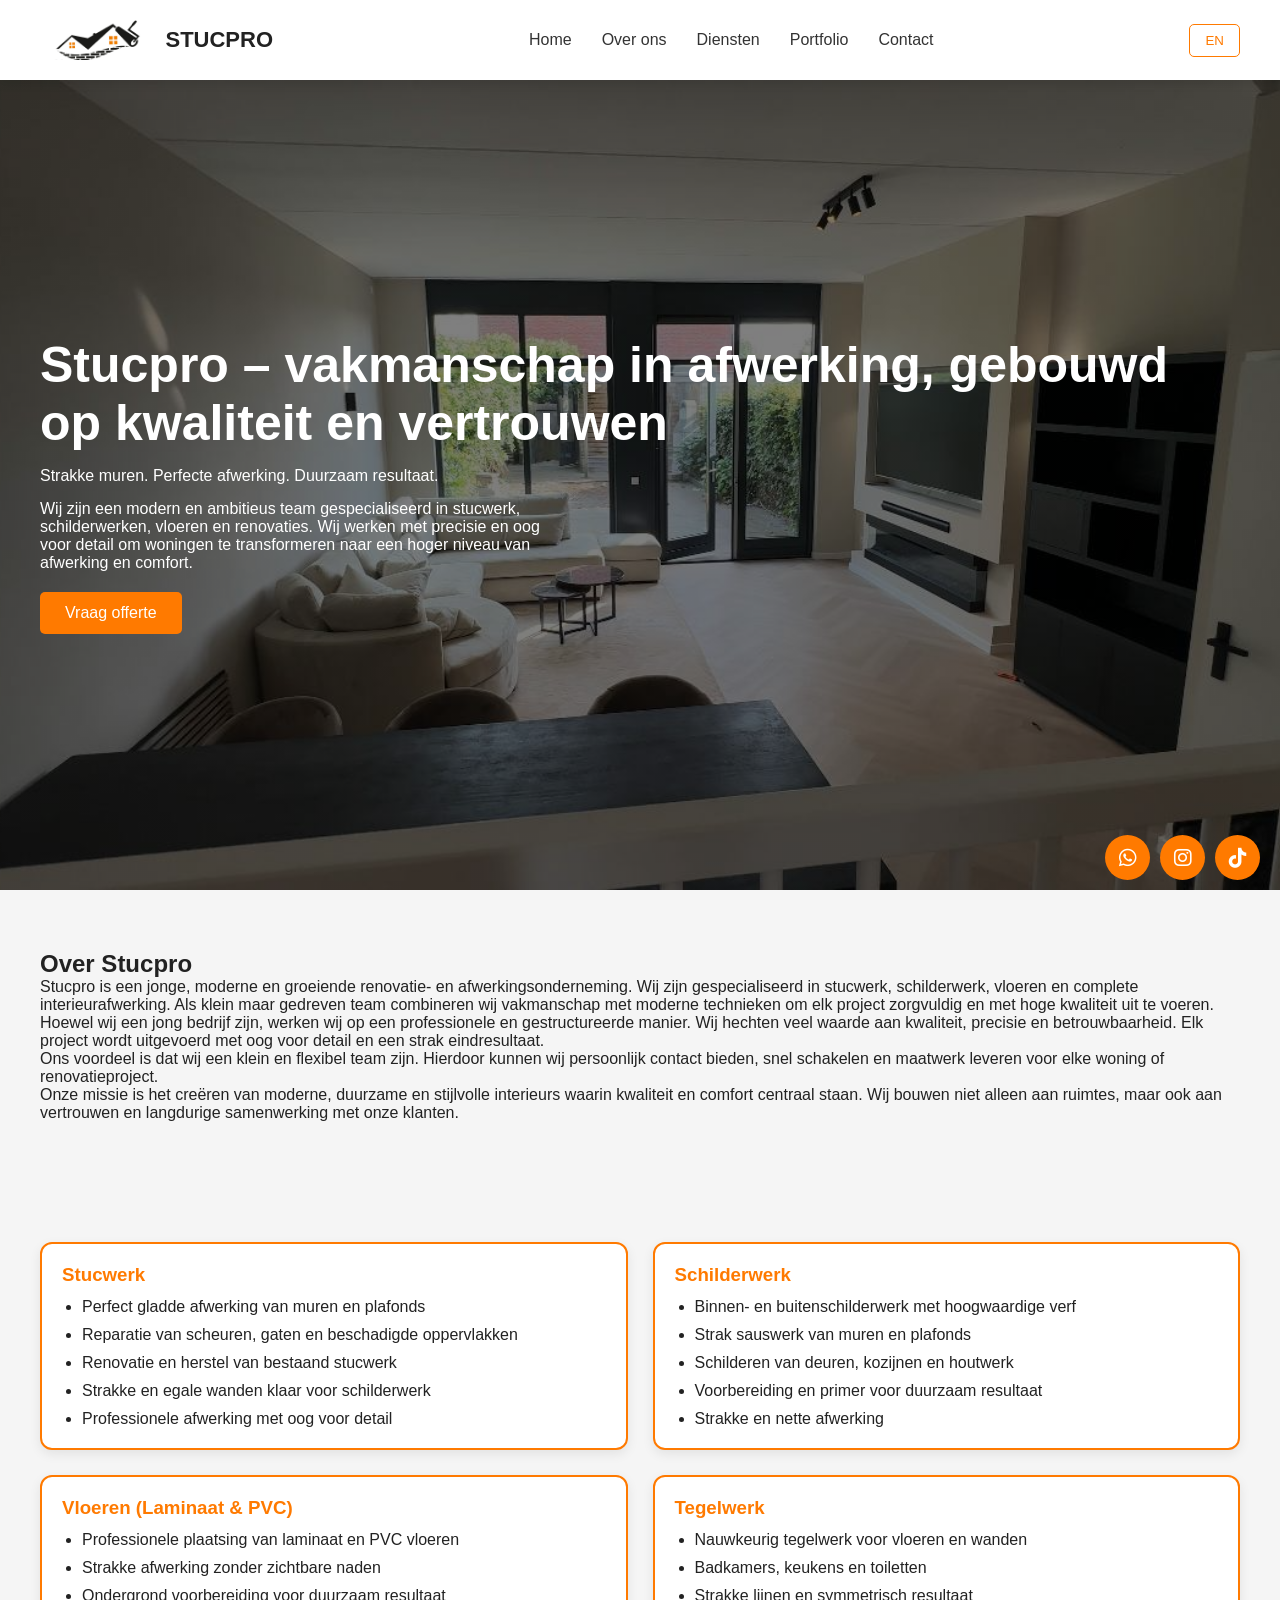
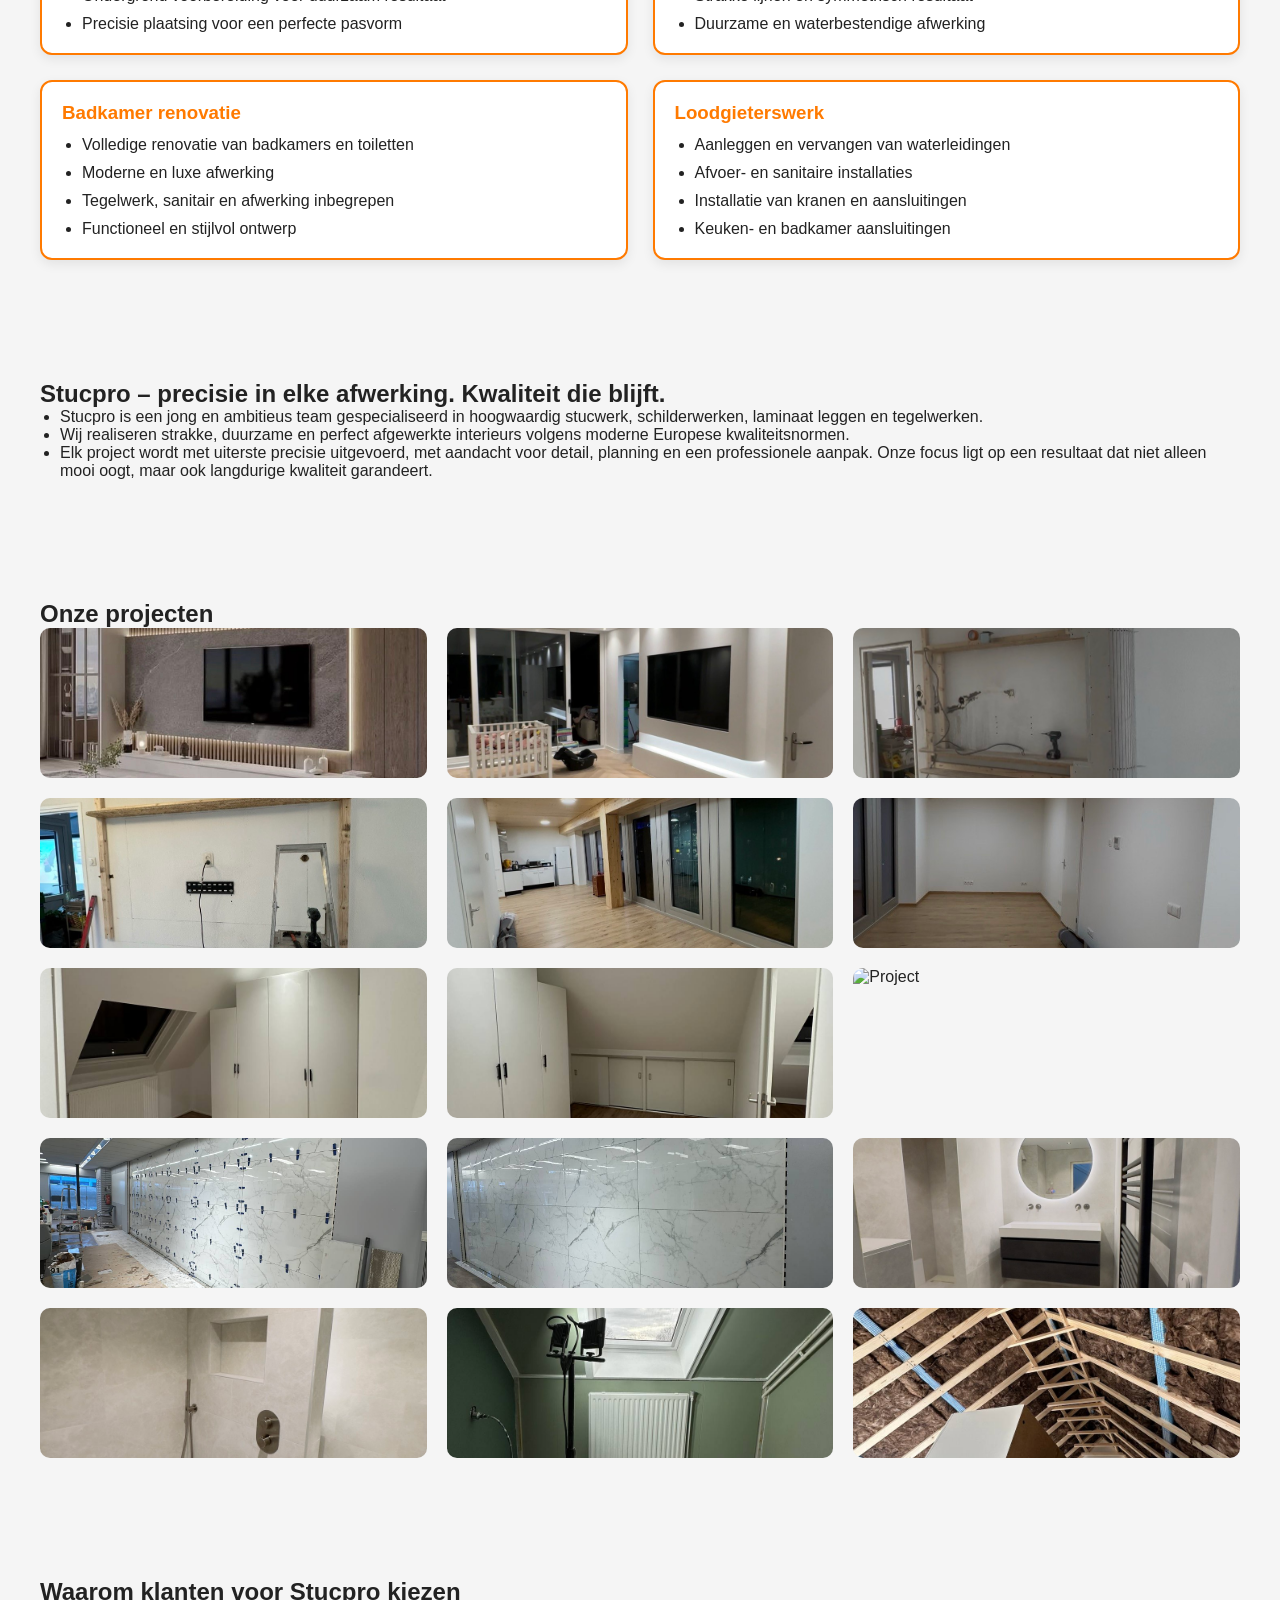
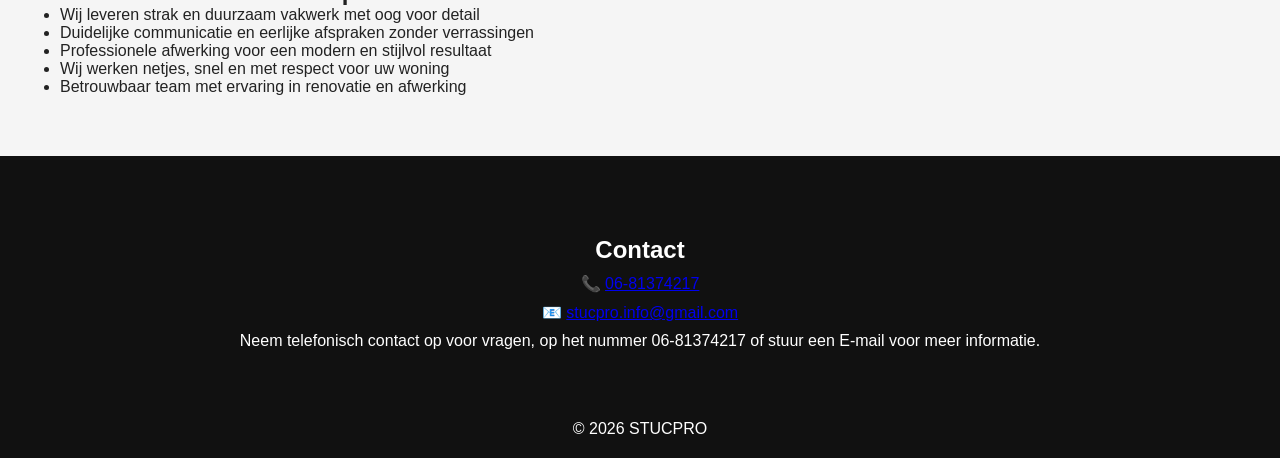
==== index.html @ 70c06035 "Add files via upload" ====
<!DOCTYPE html>
<html lang="nl">
<head>
<meta charset="UTF-8">
<meta name="viewport" content="width=device-width, initial-scale=1.0">
<title>STUCPRO</title>
<link rel="stylesheet" href="style.css">
<link rel="stylesheet" href="https://cdnjs.cloudflare.com/ajax/libs/font-awesome/6.5.0/css/all.min.css">
</head>
<body>
<header class="header">
  <div class="logo">
    <img src="Logo4.jpg" alt="STUCPRO Logo">
    STUCPRO
  </div>
  <nav>
    <ul class="menu">
      <li><a href="#" data-nl="Home" data-en="Home">Home</a></li>
      <li><a href="#about" data-nl="Over ons" data-en="About us">Over ons</a></li>
      <li><a href="#services" data-nl="Diensten" data-en="Services">Diensten</a></li>
      <li><a href="#portfolio" data-nl="Portfolio" data-en="Portfolio">Portfolio</a></li>
      <li><a href="#contact" data-nl="Contact" data-en="Contact">Contact</a></li>
    </ul>
  </nav>
  <button class="lang-btn" onclick="toggleLanguage()">EN</button>
</header>
<section class="hero">
  <div class="hero-content">

    <h1 data-nl="Stucpro – vakmanschap in afwerking, gebouwd op kwaliteit en vertrouwen"
        data-en="Stucpro – craftsmanship in finishing, built on quality and trust">
        Stucpro – vakmanschap in afwerking, gebouwd op kwaliteit en vertrouwen
    </h1>

    <p data-nl="Strakke muren. Perfecte afwerking. Duurzaam resultaat."
       data-en="Clean walls. Perfect finishing. Long-lasting results.">
       Strakke muren. Perfecte afwerking. Duurzaam resultaat.
    </p>

    <p data-nl="Wij zijn een modern en ambitieus team gespecialiseerd in stucwerk, schilderwerken, vloeren en renovaties. Wij werken met precisie en oog voor detail om woningen te transformeren naar een hoger niveau van afwerking en comfort."
       data-en="We are a modern and ambitious team specialized in plastering, painting, flooring and renovations. We work with precision and attention to detail to transform homes into a higher level of finish and comfort.">
       Wij zijn een modern en ambitieus team gespecialiseerd in stucwerk, schilderwerken, vloeren en renovaties. Wij werken met precisie en oog voor detail om woningen te transformeren naar een hoger niveau van afwerking en comfort.
    </p>

    <a href="#contact" class="btn" data-nl="Vraag offerte" data-en="Request a quote">Vraag offerte</a>

  </div>
</section>
<section class="about" id="about">

  <h2 data-nl="Over Stucpro"
      data-en="About Stucpro">
      Over Stucpro
  </h2>

  <p data-nl="Stucpro is een jonge, moderne en groeiende renovatie- en afwerkingsonderneming. Wij zijn gespecialiseerd in stucwerk, schilderwerk, vloeren en complete interieurafwerking. Als klein maar gedreven team combineren wij vakmanschap met moderne technieken om elk project zorgvuldig en met hoge kwaliteit uit te voeren."
     data-en="Stucpro is a young, modern and growing renovation and finishing company. We specialize in plastering, painting, flooring and complete interior finishing. As a small but dedicated team, we combine craftsmanship with modern techniques to carefully execute every project with high quality.">
     Stucpro is een jonge, moderne en groeiende renovatie- en afwerkingsonderneming. Wij zijn gespecialiseerd in stucwerk, schilderwerk, vloeren en complete interieurafwerking. Als klein maar gedreven team combineren wij vakmanschap met moderne technieken om elk project zorgvuldig en met hoge kwaliteit uit te voeren.
  </p>

  <p data-nl="Hoewel wij een jong bedrijf zijn, werken wij op een professionele en gestructureerde manier. Wij hechten veel waarde aan kwaliteit, precisie en betrouwbaarheid. Elk project wordt uitgevoerd met oog voor detail en een strak eindresultaat."
     data-en="Although we are a young company, we work in a professional and structured way. We place great value on quality, precision and reliability. Every project is carried out with attention to detail and a clean final result.">
     Hoewel wij een jong bedrijf zijn, werken wij op een professionele en gestructureerde manier. Wij hechten veel waarde aan kwaliteit, precisie en betrouwbaarheid. Elk project wordt uitgevoerd met oog voor detail en een strak eindresultaat.
  </p>

  <p data-nl="Ons voordeel is dat wij een klein en flexibel team zijn. Hierdoor kunnen wij persoonlijk contact bieden, snel schakelen en maatwerk leveren voor elke woning of renovatieproject."
     data-en="Our advantage is that we are a small and flexible team. This allows us to offer personal contact, respond quickly and deliver custom solutions for every home or renovation project.">
     Ons voordeel is dat wij een klein en flexibel team zijn. Hierdoor kunnen wij persoonlijk contact bieden, snel schakelen en maatwerk leveren voor elke woning of renovatieproject.
  </p>

  <p data-nl="Onze missie is het creëren van moderne, duurzame en stijlvolle interieurs waarin kwaliteit en comfort centraal staan. Wij bouwen niet alleen aan ruimtes, maar ook aan vertrouwen en langdurige samenwerking met onze klanten."
     data-en="Our mission is to create modern, durable and stylish interiors where quality and comfort are central. We don’t just build spaces, we also build trust and long-term cooperation with our clients.">
     Onze missie is het creëren van moderne, duurzame en stijlvolle interieurs waarin kwaliteit en comfort centraal staan. Wij bouwen niet alleen aan ruimtes, maar ook aan vertrouwen en langdurige samenwerking met onze klanten.
  </p>
</section>
<section class="services" id="services">

  <div class="service">
    <h3 data-nl="Stucwerk" data-en="Plastering">Stucwerk</h3>
    <ul>
      <li data-nl="Perfect gladde afwerking van muren en plafonds"
          data-en="Perfect smooth finishing of walls and ceilings">
          Perfect gladde afwerking van muren en plafonds
      </li>

      <li data-nl="Reparatie van scheuren, gaten en beschadigde oppervlakken"
          data-en="Repair of cracks, holes and damaged surfaces">
          Reparatie van scheuren, gaten en beschadigde oppervlakken
      </li>

      <li data-nl="Renovatie en herstel van bestaand stucwerk"
          data-en="Renovation and restoration of existing plasterwork">
          Renovatie en herstel van bestaand stucwerk
      </li>

      <li data-nl="Strakke en egale wanden klaar voor schilderwerk"
          data-en="Smooth and even walls ready for painting">
          Strakke en egale wanden klaar voor schilderwerk
      </li>

      <li data-nl="Professionele afwerking met oog voor detail"
          data-en="Professional finishing with attention to detail">
          Professionele afwerking met oog voor detail
      </li>
    </ul>
  </div>

  <div class="service">
    <h3 data-nl="Schilderwerk" data-en="Painting">Schilderwerk</h3>
    <ul>
      <li data-nl="Binnen- en buitenschilderwerk met hoogwaardige verf"
          data-en="Interior and exterior painting with high-quality paint">
          Binnen- en buitenschilderwerk met hoogwaardige verf
      </li>

      <li data-nl="Strak sauswerk van muren en plafonds"
          data-en="Clean coating of walls and ceilings">
          Strak sauswerk van muren en plafonds
      </li>

      <li data-nl="Schilderen van deuren, kozijnen en houtwerk"
          data-en="Painting doors, frames and woodwork">
          Schilderen van deuren, kozijnen en houtwerk
      </li>

      <li data-nl="Voorbereiding en primer voor duurzaam resultaat"
          data-en="Preparation and priming for durable results">
          Voorbereiding en primer voor duurzaam resultaat
      </li>

      <li data-nl="Strakke en nette afwerking"
          data-en="Clean and professional finishing">
          Strakke en nette afwerking
      </li>
    </ul>
  </div>

  <div class="service">
    <h3 data-nl="Vloeren (Laminaat & PVC)" data-en="Flooring (Laminate & PVC)">Vloeren (Laminaat & PVC)</h3>
    <ul>
      <li data-nl="Professionele plaatsing van laminaat en PVC vloeren"
          data-en="Professional installation of laminate and PVC flooring">
          Professionele plaatsing van laminaat en PVC vloeren
      </li>

      <li data-nl="Strakke afwerking zonder zichtbare naden"
          data-en="Clean finish without visible joints">
          Strakke afwerking zonder zichtbare naden
      </li>

      <li data-nl="Ondergrond voorbereiding voor duurzaam resultaat"
          data-en="Subfloor preparation for long-lasting results">
          Ondergrond voorbereiding voor duurzaam resultaat
      </li>

      <li data-nl="Precisie plaatsing voor een perfecte pasvorm"
          data-en="Precise installation for perfect fit">
          Precisie plaatsing voor een perfecte pasvorm
      </li>
    </ul>
  </div>

  <div class="service">
    <h3 data-nl="Tegelwerk" data-en="Tiling">Tegelwerk</h3>
    <ul>
      <li data-nl="Nauwkeurig tegelwerk voor vloeren en wanden"
          data-en="Precise tiling for floors and walls">
          Nauwkeurig tegelwerk voor vloeren en wanden
      </li>

      <li data-nl="Badkamers, keukens en toiletten"
          data-en="Bathrooms, kitchens and toilets">
          Badkamers, keukens en toiletten
      </li>

      <li data-nl="Strakke lijnen en symmetrisch resultaat"
          data-en="Clean lines and symmetrical finish">
          Strakke lijnen en symmetrisch resultaat
      </li>

      <li data-nl="Duurzame en waterbestendige afwerking"
          data-en="Durable and water-resistant finishing">
          Duurzame en waterbestendige afwerking
      </li>
    </ul>
  </div>

  <div class="service">
    <h3 data-nl="Badkamer renovatie" data-en="Bathroom renovation">Badkamer renovatie</h3>
    <ul>
      <li data-nl="Volledige renovatie van badkamers en toiletten"
          data-en="Complete renovation of bathrooms and toilets">
          Volledige renovatie van badkamers en toiletten
      </li>

      <li data-nl="Moderne en luxe afwerking"
          data-en="Modern and luxury finishing">
          Moderne en luxe afwerking
      </li>

      <li data-nl="Tegelwerk, sanitair en afwerking inbegrepen"
          data-en="Tiling, sanitary and finishing included">
          Tegelwerk, sanitair en afwerking inbegrepen
      </li>

      <li data-nl="Functioneel en stijlvol ontwerp"
          data-en="Functional and stylish design">
          Functioneel en stijlvol ontwerp
      </li>
    </ul>
  </div>

  <div class="service">
    <h3 data-nl="Loodgieterswerk" data-en="Plumbing">Loodgieterswerk</h3>
    <ul>
      <li data-nl="Aanleggen en vervangen van waterleidingen"
          data-en="Installation and replacement of water pipes">
          Aanleggen en vervangen van waterleidingen
      </li>

      <li data-nl="Afvoer- en sanitaire installaties"
          data-en="Drainage and sanitary installations">
          Afvoer- en sanitaire installaties
      </li>

      <li data-nl="Installatie van kranen en aansluitingen"
          data-en="Installation of taps and connections">
          Installatie van kranen en aansluitingen
      </li>

      <li data-nl="Keuken- en badkamer aansluitingen"
          data-en="Kitchen and bathroom connections">
          Keuken- en badkamer aansluitingen
      </li>
    </ul>
  </div>
</section>
<section class="why-choose">
  <h2 data-nl="Stucpro – precisie in elke afwerking. Kwaliteit die blijft." data-en="Stucpro – precision in every detail. Quality that lasts.">Stucpro – precisie in elke afwerking. Kwaliteit die blijft.</h2>
  <p></p>
  <ul>
    <li data-nl="Stucpro is een jong en ambitieus team gespecialiseerd in hoogwaardig stucwerk, schilderwerken, laminaat leggen en tegelwerken." data-en="Stucpro is a young and ambitious team specializing in high-quality plastering, painting, laminate flooring, and tiling services.">Stucpro is een jong en ambitieus team gespecialiseerd in hoogwaardig stucwerk, schilderwerken, laminaat leggen en tegelwerken.</li>
    <li data-nl="Wij realiseren strakke, duurzame en perfect afgewerkte interieurs volgens moderne Europese kwaliteitsnormen." data-en="We deliver clean, precise, and durable interiors following modern European standards of craftsmanship and quality.">Wij realiseren strakke, duurzame en perfect afgewerkte interieurs volgens moderne Europese kwaliteitsnormen.</li>
    <li data-nl="Elk project wordt met uiterste precisie uitgevoerd, met aandacht voor detail, planning en een professionele aanpak. Onze focus ligt op een resultaat dat niet alleen mooi oogt, maar ook langdurige kwaliteit garandeert." data-en="Every project is executed with exceptional attention to detail, structured planning, and a professional approach. Our focus is not only on visual perfection but also on long-lasting quality and reliability.">Elk project wordt met uiterste precisie uitgevoerd, met aandacht voor detail, planning en een professionele aanpak. Onze focus ligt op een resultaat dat niet alleen mooi oogt, maar ook langdurige kwaliteit garandeert.</li>
  </ul>
</section>
<section class="portfolio" id="portfolio">
  <h2 data-nl="Onze projecten" data-en="Our projects">Onze projecten</h2>
  <div class="grid">
    <div class="grid-item">
      <img src=" ffon.jpg  " alt="Project " onclick="openLightbox(this.src)">
    </div>
      <div class="grid-item">
      <img src="  photo1.jpg" alt="Project " onclick="openLightbox(this.src)">
    </div>
    <div class="grid-item">
      <img src="photo2.jpg" alt="Project " onclick="openLightbox(this.src)">
    </div>
    <div class="grid-item">
      <img src="photo3.jpg" alt="Project " onclick="openLightbox(this.src)">
    </div>
    <div class="grid-item">
      <img src="photo4.jpg" alt="Project " onclick="openLightbox(this.src)">
    </div>
    <div class="grid-item">
      <img src="photo5.jpg" alt="Project " onclick="openLightbox(this.src)">
    </div>
    <div class="grid-item">
      <img src="photo6.jpg" alt="Project " onclick="openLightbox(this.src)">
    </div>
      <div class="grid-item">
      <img src="photo7.jpg" alt="Project " onclick="openLightbox(this.src)">
    </div>
    
     <div class="grid-item">
      <img src="photo8.jpg" alt="Project " onclick="openLightbox(this.src)">
    </div>
    <div class="grid-item">
      <img src="photo9.jpg" alt="Project " onclick="openLightbox(this.src)">
    </div>
    <div class="grid-item">
      <img src="photo01.jpg" alt="Project " onclick="openLightbox(this.src)">
    </div>
    <div class="grid-item">
      <img src="photo02.jpg" alt="Project " onclick="openLightbox(this.src)">
    </div>
    <div class="grid-item">
      <img src="photo03.jpg" alt="Project " onclick="openLightbox(this.src)">
    </div>
    <div class="grid-item">
      <img src="photo04.jpg" alt="Project " onclick="openLightbox(this.src)">
    </div>
      <div class="grid-item">
      <img src="photo05.jpg" alt="Project " onclick="openLightbox(this.src)">
    </div>
  </div>
</section>
<div id="lightbox" onclick="closeLightbox()">
  <span class="close">&times;</span>
  <img class="lightbox-img" id="lightbox-img" src="">
</div>
<section class="faq">
  <h2 data-nl="Waarom klanten voor Stucpro kiezen"
      data-en="Why clients choose Stucpro">
      Waarom klanten voor Stucpro kiezen
  </h2>
  <ul>
    <li data-nl="Wij leveren strak en duurzaam vakwerk met oog voor detail"
        data-en="We deliver clean and durable craftsmanship with attention to detail">
        Wij leveren strak en duurzaam vakwerk met oog voor detail
    </li>

    <li data-nl="Duidelijke communicatie en eerlijke afspraken zonder verrassingen"
        data-en="Clear communication and honest agreements without surprises">
        Duidelijke communicatie en eerlijke afspraken zonder verrassingen
    </li>

    <li data-nl="Professionele afwerking voor een modern en stijlvol resultaat"
        data-en="Professional finishing for a modern and stylish result">
        Professionele afwerking voor een modern en stijlvol resultaat
    </li>

    <li data-nl="Wij werken netjes, snel en met respect voor uw woning"
        data-en="We work clean, fast and with respect for your home">
        Wij werken netjes, snel en met respect voor uw woning
    </li>

    <li data-nl="Betrouwbaar team met ervaring in renovatie en afwerking"
        data-en="Reliable team with experience in renovation and finishing">
        Betrouwbaar team met ervaring in renovatie en afwerking
    </li>
  </ul>
</section>
<footer class="footer">
  <section class="contact" id="contact">
  <h2 data-nl="Contact" data-en="Contact">Contact</h2>
<p>
  📞 <a href="tel:0681374217">06-81374217</a>
</p>
  <p>
  📧 <a href="mailto:stucpro.info@gmail.com">stucpro.info@gmail.com</a>
</p>
  <p data-nl="Neem telefonisch contact op voor vragen, op het nummer 06-81374217 of stuur een E-mail voor meer informatie."
     data-en="Call us for questions at 06-81374217 or send an email for more information.">
     Neem telefonisch contact op voor vragen, op het nummer 06-81374217 of stuur een E-mail voor meer informatie.
  </p>
</section>
  <p>© 2026 STUCPRO</p>
</footer>
<div class="socials">
  <a href="https://wa.me/31681374217"><i class="fab fa-whatsapp"></i></a>
  <a href="https://www.instagram.com/stucpro_"><i class="fab fa-instagram"></i></a>
  <a href="https://www.tiktok.com/@stucpro_"><i class="fab fa-tiktok"></i></a>
</div>
<script>
let currentLang = "nl";
function toggleLanguage() {
  const elements = document.querySelectorAll("[data-nl]");
  const button = document.querySelector(".lang-btn");
  if (currentLang === "nl") {
    elements.forEach(el => el.textContent = el.getAttribute("data-en"));
    currentLang = "en";
    button.textContent = "NL";
  } else {
    elements.forEach(el => el.textContent = el.getAttribute("data-nl"));
    currentLang = "nl";
    button.textContent = "EN";
  }
}
function openLightbox(src) {
  const lightbox = document.getElementById('lightbox');
  const img = document.getElementById('lightbox-img');
  img.src = src;
  lightbox.style.display = 'flex';
}
function closeLightbox() {
  const lightbox = document.getElementById('lightbox');
  lightbox.style.display = 'none';
}
document.addEventListener('keydown', function(e){
  if(e.key === "Escape") closeLightbox();
});
</script>
</body>
</html>
---- style.css ----
* {
    margin:0;
    padding:0;
    box-sizing:border-box;
    font-family: Arial, sans-serif;
}
body {
    background:#f5f5f5;
    color:#222;
}
.header {
    display:flex;
    justify-content:space-between;
    align-items:center;
    padding:20px 40px;
    background:white;
    position:sticky;
    top:0;
    z-index:100;
    box-shadow:0 3px 10px rgba(0,0,0,0.1);
}
.logo {
    display:flex;
    align-items:center;
    font-size:22px;
    font-weight:bold;
}

.logo img {
    height:40px;
    margin-right:10px;
}
.menu {
    list-style:none;
    display:flex;
    gap:30px;
}
.menu a {
    text-decoration:none;
    color:#333;
    position:relative;
}
.menu a::after {
    content:"";
    width:0;
    height:2px;
    background:#ff7a00;
    position:absolute;
    bottom:-5px;
    left:0;
    transition:0.3s;
}
.menu a:hover::after {
    width:100%;
}
.lang-btn {
    border:1px solid #ff7a00;
    padding:8px 15px;
    background:none;
    cursor:pointer;
    color:#ff7a00;
    border-radius:5px;
}
.hero {
    height:90vh;
    display:flex;
    align-items:center;
    padding:40px;
    background:linear-gradient(rgba(0,0,0,0.5), rgba(0,0,0,0.5)), url('foon.jpg') center/cover no-repeat;
    color:white;
}
.hero h1 {
    font-size:50px;
}
.hero p {
    margin-top:15px;
    max-width:500px;
}
.btn {
    display:inline-block;
    margin-top:20px;
    padding:12px 25px;
    background:#ff7a00;
    color:white;
    text-decoration:none;
    border-radius:5px;
}
section {
    padding:60px 40px;
}
.services {
    display: grid;
    grid-template-columns: repeat(2, 1fr);
    gap: 30px;
}
.services {
    display: flex;
    flex-wrap: wrap;
    gap: 25px;
    justify-content: space-between;
}
.service {
    flex: 1 1 calc(50% - 25px);

    background: white;
    padding: 20px;
    border-radius: 12px;

    border: 2px solid #ff7a00; 

    box-shadow: 0 4px 12px rgba(0,0,0,0.08);
    transition: 0.3s;
}
.service:hover {
    transform: translateY(-4px);
    box-shadow: 0 8px 20px rgba(0,0,0,0.15);
}
.service ul {
    display: flex;
    flex-direction: column;
    gap: 10px;
    margin-left: 20px;
}
.service h3 {
    margin-bottom: 12px;
    color: #ff7a00;
}
@media(max-width: 768px) {
    .service {
        flex: 1 1 100%;
    }
}
.why-choose ul {
    list-style: disc;
    margin-left: 20px;
}
.grid {
    display:flex;
    flex-wrap:wrap;
    gap:20px;
}
.grid-item {
    flex:1 1 calc(33% - 20px);
    display:flex;
    flex-direction:column;
    align-items:center;
}
.grid-item img {
    width:100%;
    height:150px;
    object-fit:cover;
    border-radius:10px;
    cursor:pointer;
    transition:0.3s;
}
.grid-item img:hover {
    transform: scale(1.05);
}
.grid-item p {
    margin-top:10px;
    text-align:center;
    font-weight:bold;
}
#lightbox {
    display:none;
    position:fixed;
    top:0;
    left:0;
    width:100%;
    height:100%;
    background:rgba(0,0,0,0.9);
    justify-content:center;
    align-items:center;
    z-index:1000;
    cursor:pointer;
}
#lightbox img {
    max-width:90%;
    max-height:90%;
    border-radius:10px;
}
#lightbox .close {
    position:absolute;
    top:20px;
    right:40px;
    font-size:50px;
    color:white;
    cursor:pointer;
    font-weight:bold;
}
.faq ul {
    list-style:disc;
    margin-left:20px;
}
.contact p {
    margin:10px 0;
}
.footer {
    text-align:center;
    padding:20px;
    background:#111;
    color:white;
}
.socials {
    position:fixed;
    bottom:20px;
    right:20px;
    display:flex;
    gap:10px;
}
.socials a {
    width:45px;
    height:45px;
    background:#ff7a00;
    display:flex;
    align-items:center;
    justify-content:center;
    border-radius:50%;
    color:white;
    font-size:20px;
    text-decoration:none;
    transition:0.3s;
}
.socials a:hover {
    transform:scale(1.1);
}
@media(max-width:768px){
    .services{
        grid-template-columns: 1fr;
    }
    .grid-item{
        flex:1 1 calc(48% - 20px);
    }
}
@media(max-width:480px){
    .grid-item{
        flex:1 1 100%;
    }
    .hero h1{
        font-size:36px;
    }
}
.about-gallery {
    display: grid;
    grid-template-columns: repeat(2, 1fr);
    gap: 20px;
    max-width: 600px;
    margin: 30px auto;
}
.about-gallery img {
    width: 100%;
    height: 220px;
    object-fit: cover;
    border-radius: 18px;
    box-shadow: 0 8px 20px rgba(0,0,0,0.15);
    transition: 0.3s;
}
.about-gallery img:hover {
    transform: scale(1.05);
}
@media(max-width:768px){
    .about-gallery {
        grid-template-columns: 1fr;
    }
}
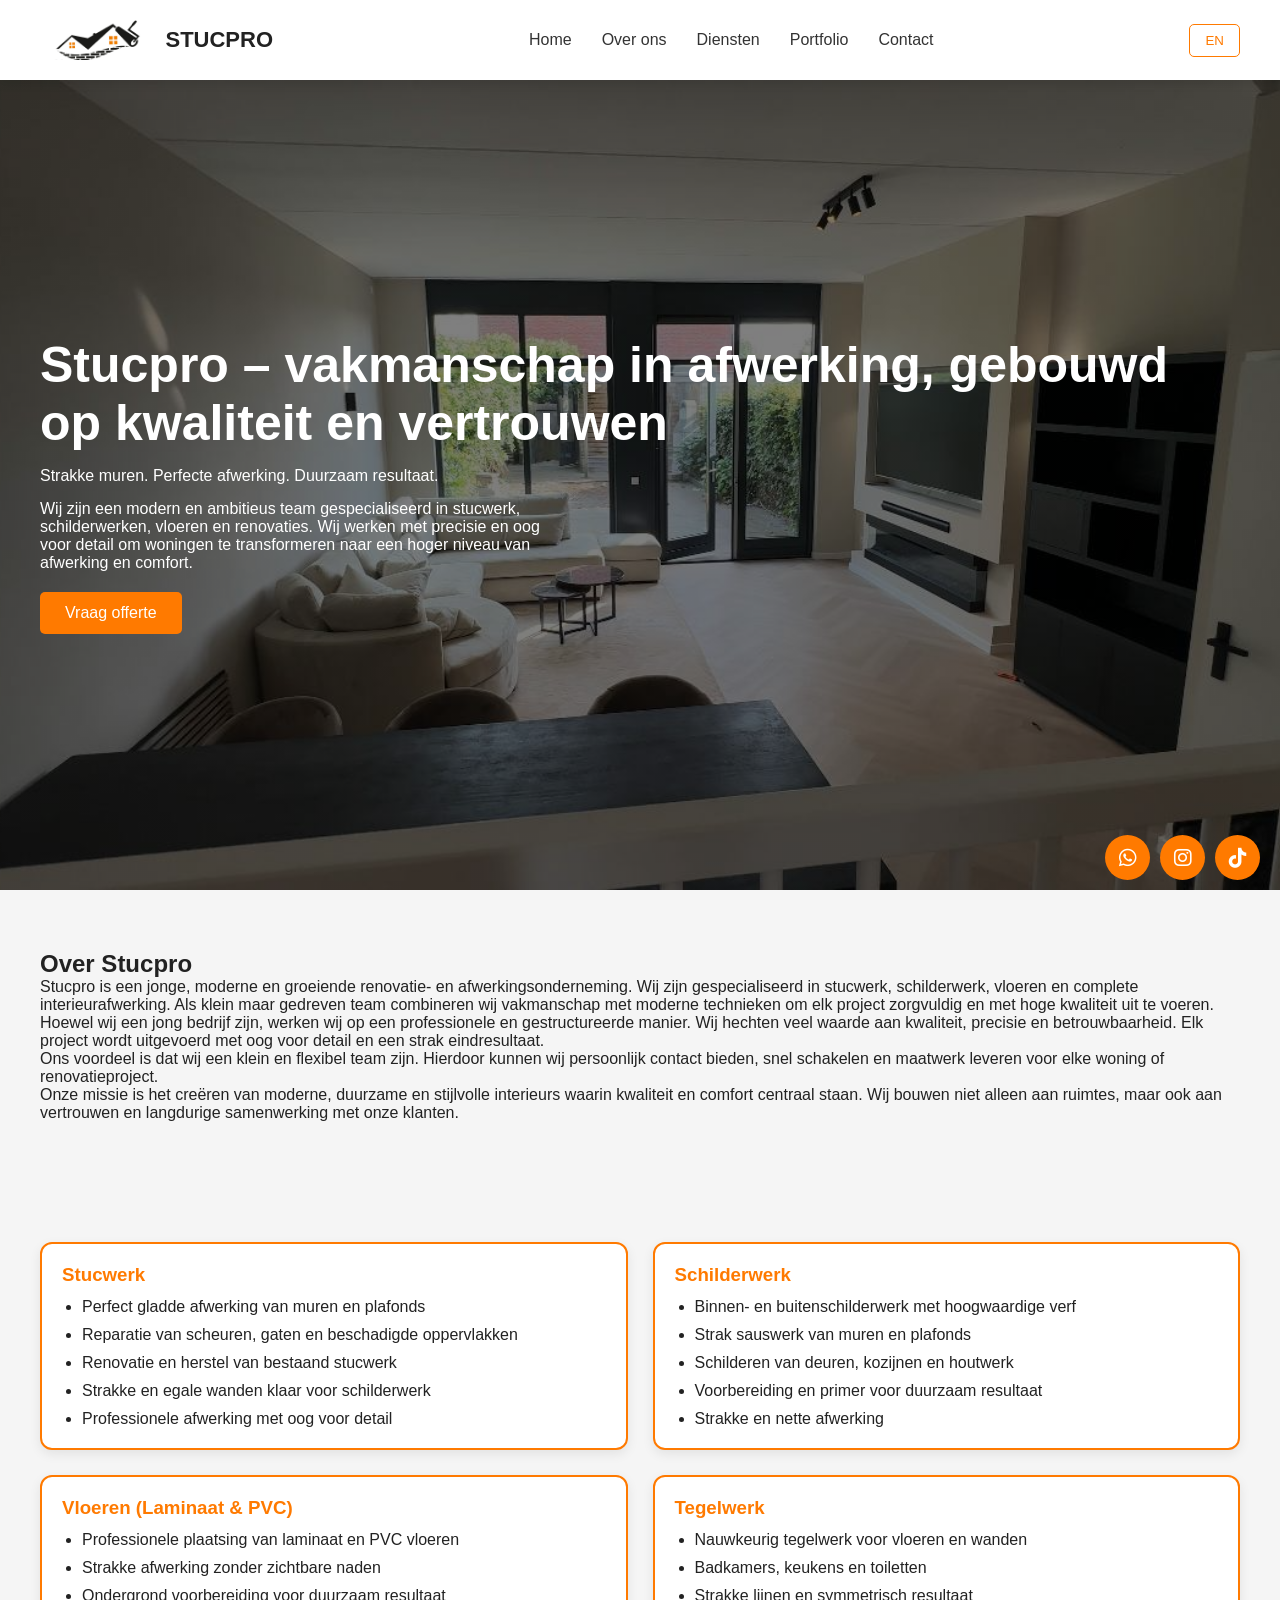
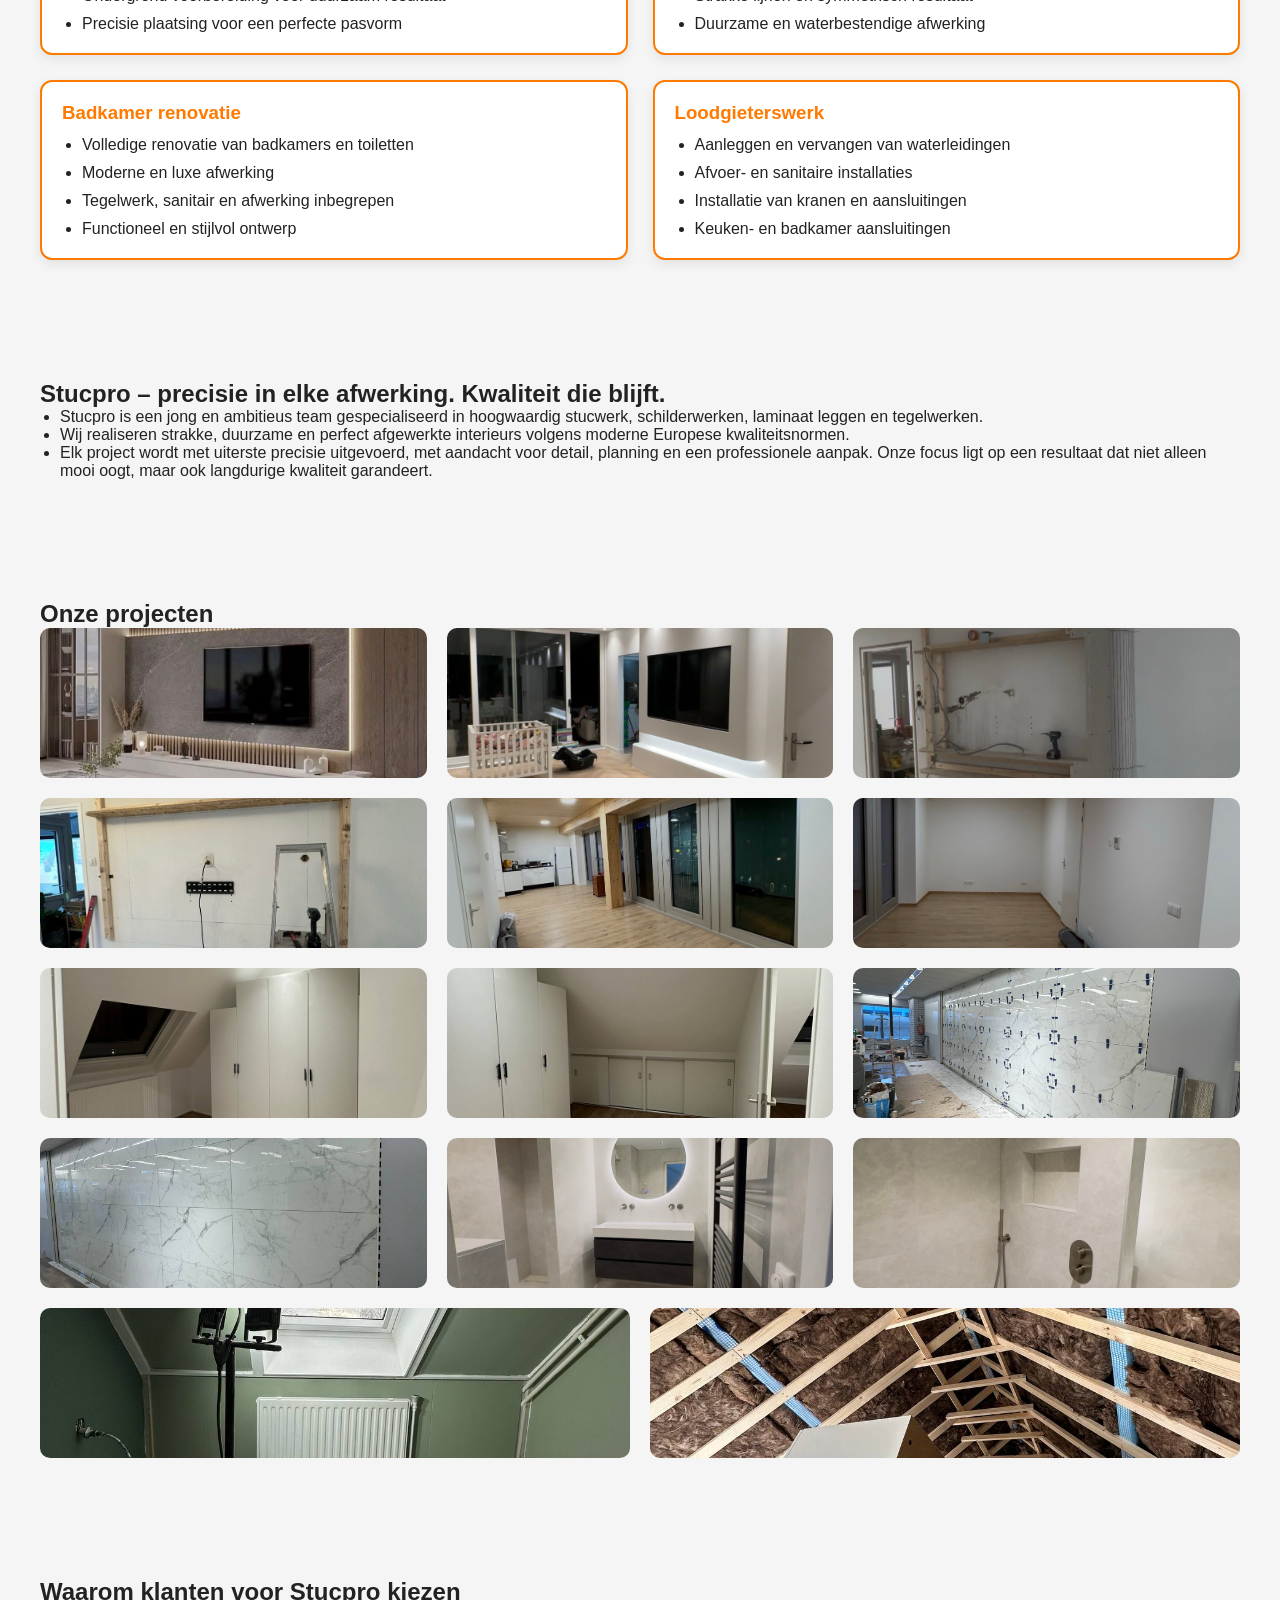
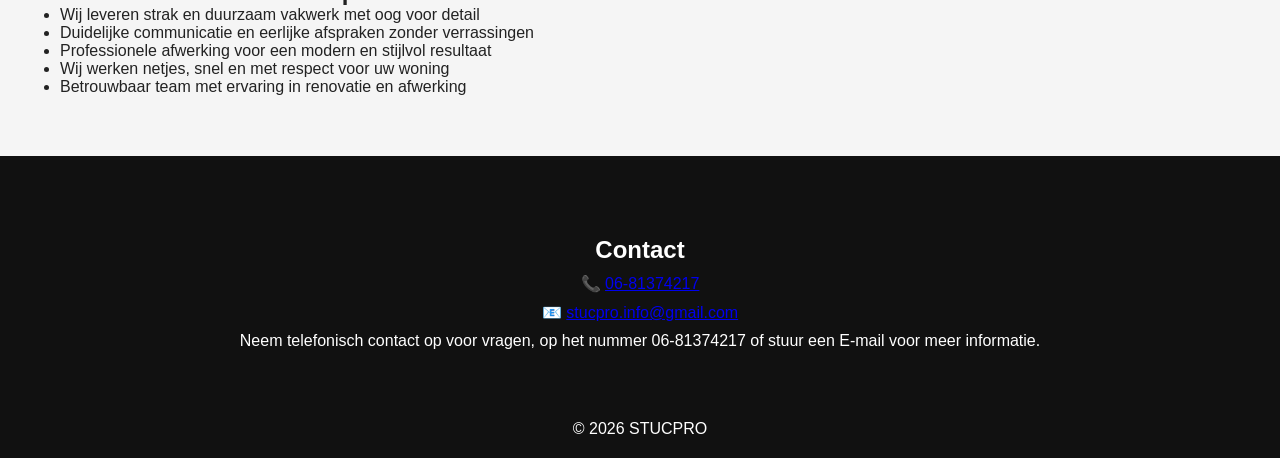
==== commit 1e7c2b79: "Update print statement from 'Hello' to 'Goodbye'" ====
--- a/index.html
+++ b/index.html
@@ -271,10 +271,7 @@
       <div class="grid-item">
       <img src="photo7.jpg" alt="Project " onclick="openLightbox(this.src)">
     </div>
-    
-     <div class="grid-item">
-      <img src="photo8.jpg" alt="Project " onclick="openLightbox(this.src)">
-    </div>
+
     <div class="grid-item">
       <img src="photo9.jpg" alt="Project " onclick="openLightbox(this.src)">
     </div>
@@ -382,4 +379,4 @@
 });
 </script>
 </body>
-</html>+</html>
--- a/style.css
+++ b/style.css
@@ -4,10 +4,13 @@
     box-sizing:border-box;
     font-family: Arial, sans-serif;
 }
+
 body {
     background:#f5f5f5;
     color:#222;
 }
+
+/* HEADER */
 .header {
     display:flex;
     justify-content:space-between;
@@ -19,6 +22,7 @@
     z-index:100;
     box-shadow:0 3px 10px rgba(0,0,0,0.1);
 }
+
 .logo {
     display:flex;
     align-items:center;
@@ -30,16 +34,19 @@
     height:40px;
     margin-right:10px;
 }
+
 .menu {
     list-style:none;
     display:flex;
     gap:30px;
 }
+
 .menu a {
     text-decoration:none;
     color:#333;
     position:relative;
 }
+
 .menu a::after {
     content:"";
     width:0;
@@ -50,9 +57,11 @@
     left:0;
     transition:0.3s;
 }
+
 .menu a:hover::after {
     width:100%;
 }
+
 .lang-btn {
     border:1px solid #ff7a00;
     padding:8px 15px;
@@ -61,6 +70,8 @@
     color:#ff7a00;
     border-radius:5px;
 }
+
+/* HERO */
 .hero {
     height:90vh;
     display:flex;
@@ -69,13 +80,16 @@
     background:linear-gradient(rgba(0,0,0,0.5), rgba(0,0,0,0.5)), url('foon.jpg') center/cover no-repeat;
     color:white;
 }
+
 .hero h1 {
     font-size:50px;
 }
+
 .hero p {
     margin-top:15px;
     max-width:500px;
 }
+
 .btn {
     display:inline-block;
     margin-top:20px;
@@ -85,66 +99,70 @@
     text-decoration:none;
     border-radius:5px;
 }
+
+/* SECTIONS */
 section {
     padding:60px 40px;
 }
+
+/* SERVICES */
 .services {
-    display: grid;
-    grid-template-columns: repeat(2, 1fr);
-    gap: 30px;
-}
-.services {
-    display: flex;
-    flex-wrap: wrap;
-    gap: 25px;
-    justify-content: space-between;
-}
+    display:flex;
+    flex-wrap:wrap;
+    gap:25px;
+    justify-content:space-between;
+}
+
 .service {
-    flex: 1 1 calc(50% - 25px);
-
-    background: white;
-    padding: 20px;
-    border-radius: 12px;
-
-    border: 2px solid #ff7a00; 
-
-    box-shadow: 0 4px 12px rgba(0,0,0,0.08);
-    transition: 0.3s;
-}
+    flex:1 1 calc(50% - 25px);
+
+    background:white;
+    padding:20px;
+    border-radius:12px;
+
+    border:2px solid #ff7a00;
+
+    box-shadow:0 4px 12px rgba(0,0,0,0.08);
+    transition:0.3s;
+}
+
 .service:hover {
-    transform: translateY(-4px);
-    box-shadow: 0 8px 20px rgba(0,0,0,0.15);
-}
+    transform:translateY(-4px);
+    box-shadow:0 8px 20px rgba(0,0,0,0.15);
+}
+
 .service ul {
-    display: flex;
-    flex-direction: column;
-    gap: 10px;
-    margin-left: 20px;
-}
+    display:flex;
+    flex-direction:column;
+    gap:10px;
+    margin-left:20px;
+}
+
 .service h3 {
-    margin-bottom: 12px;
-    color: #ff7a00;
-}
-@media(max-width: 768px) {
-    .service {
-        flex: 1 1 100%;
-    }
-}
+    margin-bottom:12px;
+    color:#ff7a00;
+}
+
+/* WHY CHOOSE */
 .why-choose ul {
-    list-style: disc;
-    margin-left: 20px;
-}
+    list-style:disc;
+    margin-left:20px;
+}
+
+/* GALLERY */
 .grid {
     display:flex;
     flex-wrap:wrap;
     gap:20px;
 }
+
 .grid-item {
     flex:1 1 calc(33% - 20px);
     display:flex;
     flex-direction:column;
     align-items:center;
 }
+
 .grid-item img {
     width:100%;
     height:150px;
@@ -153,14 +171,18 @@
     cursor:pointer;
     transition:0.3s;
 }
+
 .grid-item img:hover {
-    transform: scale(1.05);
-}
+    transform:scale(1.05);
+}
+
 .grid-item p {
     margin-top:10px;
     text-align:center;
     font-weight:bold;
 }
+
+/* LIGHTBOX */
 #lightbox {
     display:none;
     position:fixed;
@@ -174,11 +196,13 @@
     z-index:1000;
     cursor:pointer;
 }
+
 #lightbox img {
     max-width:90%;
     max-height:90%;
     border-radius:10px;
 }
+
 #lightbox .close {
     position:absolute;
     top:20px;
@@ -186,21 +210,28 @@
     font-size:50px;
     color:white;
     cursor:pointer;
-    font-weight:bold;
-}
+}
+
+/* FAQ */
 .faq ul {
     list-style:disc;
     margin-left:20px;
 }
+
+/* CONTACT */
 .contact p {
     margin:10px 0;
 }
+
+/* FOOTER */
 .footer {
     text-align:center;
     padding:20px;
     background:#111;
     color:white;
 }
+
+/* SOCIAL */
 .socials {
     position:fixed;
     bottom:20px;
@@ -208,6 +239,7 @@
     display:flex;
     gap:10px;
 }
+
 .socials a {
     width:45px;
     height:45px;
@@ -221,45 +253,115 @@
     text-decoration:none;
     transition:0.3s;
 }
+
 .socials a:hover {
     transform:scale(1.1);
 }
-@media(max-width:768px){
-    .services{
-        grid-template-columns: 1fr;
-    }
-    .grid-item{
-        flex:1 1 calc(48% - 20px);
-    }
-}
-@media(max-width:480px){
-    .grid-item{
+
+/* ABOUT GALLERY */
+.about-gallery {
+    display:grid;
+    grid-template-columns:repeat(2, 1fr);
+    gap:20px;
+    max-width:600px;
+    margin:30px auto;
+}
+
+.about-gallery img {
+    width:100%;
+    height:220px;
+    object-fit:cover;
+    border-radius:18px;
+    box-shadow:0 8px 20px rgba(0,0,0,0.15);
+    transition:0.3s;
+}
+
+.about-gallery img:hover {
+    transform:scale(1.05);
+}
+
+/* =========================
+   RESPONSIVE
+========================= */
+
+/* Tablet */
+@media (max-width: 1024px) {
+    .hero h1 {
+        font-size:42px;
+    }
+
+    .service {
+        flex:1 1 calc(50% - 20px);
+    }
+
+    .grid-item {
+        flex:1 1 calc(50% - 20px);
+    }
+}
+
+/* Tablet & small devices */
+@media (max-width: 768px) {
+    .header {
+        flex-direction:column;
+        gap:15px;
+        padding:15px 20px;
+    }
+
+    .menu {
+        flex-wrap:wrap;
+        justify-content:center;
+        gap:15px;
+    }
+
+    .hero {
+        height:auto;
+        padding:60px 20px;
+        text-align:center;
+    }
+
+    .hero h1 {
+        font-size:34px;
+    }
+
+    .service {
         flex:1 1 100%;
     }
-    .hero h1{
-        font-size:36px;
-    }
-}
-.about-gallery {
-    display: grid;
-    grid-template-columns: repeat(2, 1fr);
-    gap: 20px;
-    max-width: 600px;
-    margin: 30px auto;
-}
-.about-gallery img {
-    width: 100%;
-    height: 220px;
-    object-fit: cover;
-    border-radius: 18px;
-    box-shadow: 0 8px 20px rgba(0,0,0,0.15);
-    transition: 0.3s;
-}
-.about-gallery img:hover {
-    transform: scale(1.05);
-}
-@media(max-width:768px){
+
+    .grid-item {
+        flex:1 1 100%;
+    }
+
     .about-gallery {
-        grid-template-columns: 1fr;
-    }
-}+        grid-template-columns:1fr;
+    }
+
+    section {
+        padding:40px 20px;
+    }
+}
+
+/* Phones */
+@media (max-width: 480px) {
+    .hero h1 {
+        font-size:26px;
+    }
+
+    .btn {
+        width:100%;
+        text-align:center;
+    }
+
+    .logo {
+        font-size:18px;
+    }
+
+    .logo img {
+        height:30px;
+    }
+
+    .socials a {
+        width:40px;
+        height:40px;
+        font-size:18px;
+    }
+}
